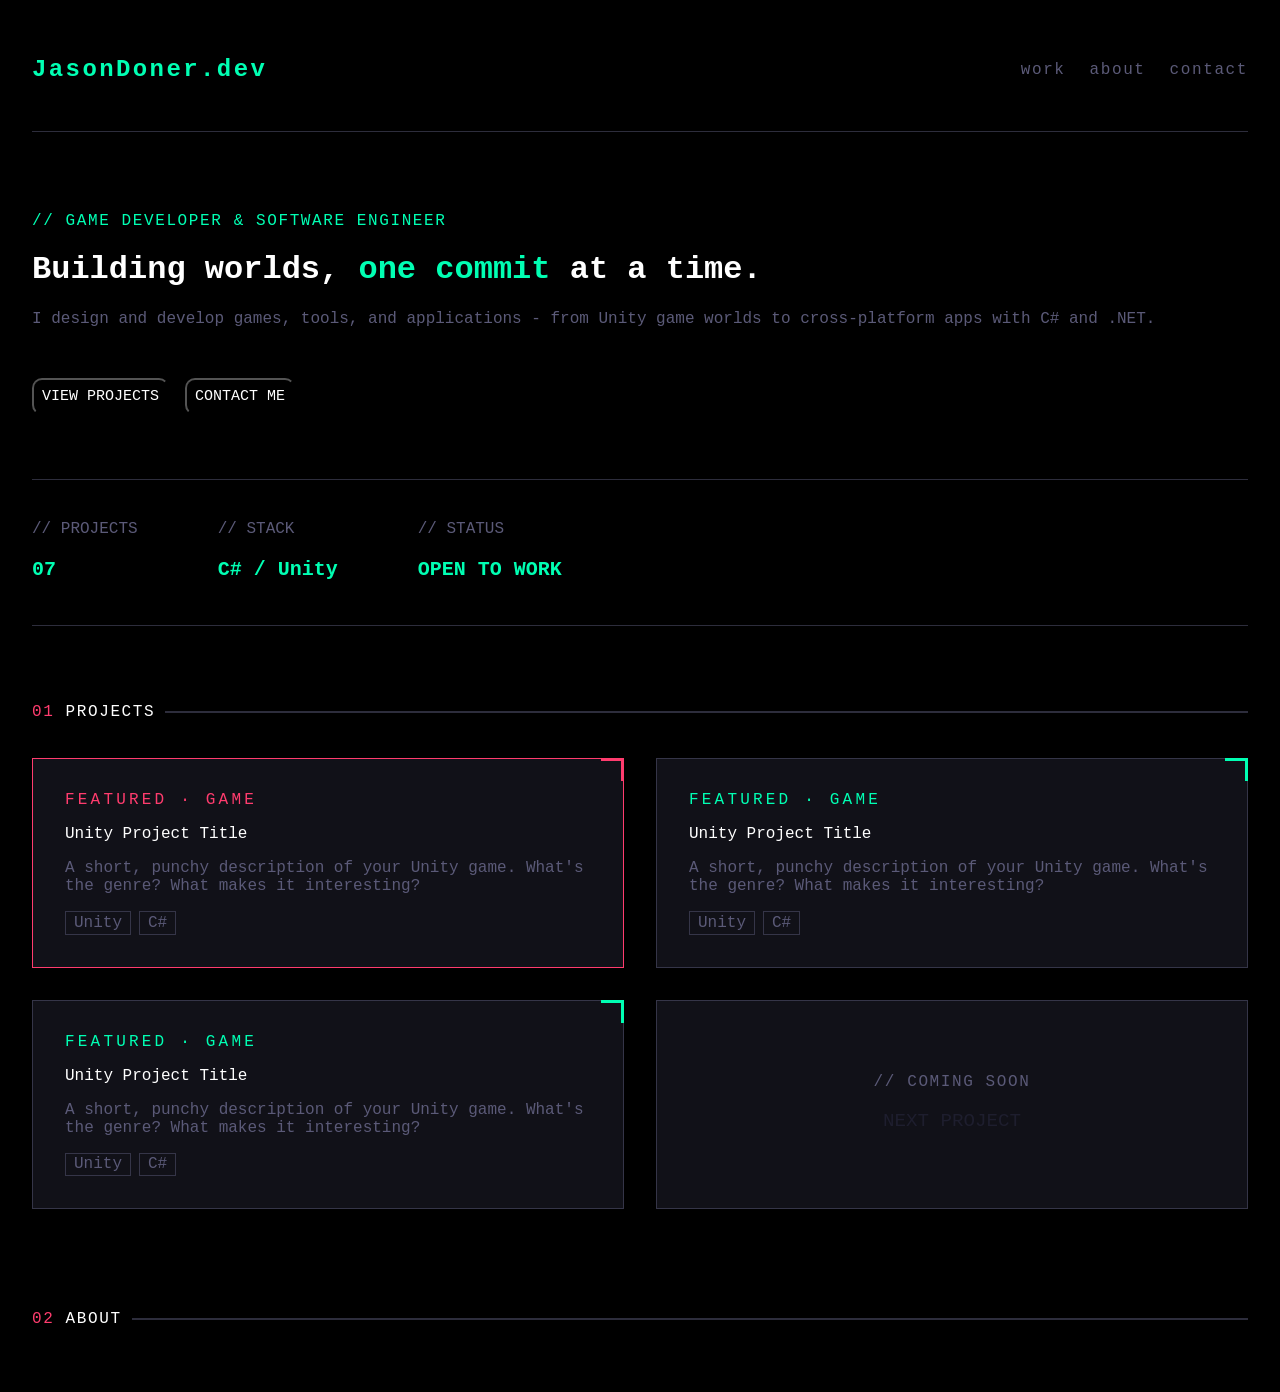
==== index.html @ ea10cd5f "Refactor project sections to use consistent class names and improve layout styling" ====
<!DOCTYPE html>
<html lang="en">

<head>
    <meta charset="UTF-8" />
    <meta name="viewport" content="width=device-width, initial-scale=1.0" />
    <title>JasonDoner.dev</title>
    <link rel="stylesheet" href="./css/style.css" />
</head>

<body>
    <div class="portfolio">

        <nav class="nav-container">
            <p class="logo">
                JasonDoner.dev
            </p>
            <div class="nav-links">
                <a href="#">work</a>
                <a href="#">about</a>
                <a href="#">contact</a>
            </div>
        </nav>

        <div class="hero">
            <p class="hero-tag">// GAME DEVELOPER &amp; SOFTWARE ENGINEER</p>
            <h1>Building worlds, <span>one commit</span> at a time.</h1>
            <p>I design and develop games, tools, and applications - from Unity game worlds to cross-platform apps with
                C# and .NET.</p>

            <div class="hero-btns">
                <button>VIEW PROJECTS</button>
                <button>CONTACT ME</button>
            </div>
        </div>

        <div class="status-bar">
            <div>
                <p class="status-label">// PROJECTS</p>
                <p class="status-value">07</p>
            </div>
            <div>
                <p class="status-label">// STACK</p>
                <p class="status-value">C# / Unity</p>
            </div>
            <div>
                <p class="status-label">// STATUS</p>
                <p class="status-value">OPEN TO WORK</p>
            </div>
        </div>

        <div class="section">
            <h2><span>01</span> PROJECTS</h2>
            <hr>

            <div class="break"></div>

            <div class="project-cards">
                <a href="#">
                    <article class="project" id="featured">
                        <div class="card-corner"></div>
                        <p class="project-class red">FEATURED &middot; GAME</p>
                        <h3 class="project-title">Unity Project Title</h3>
                        <p class="project-description">A short, punchy description of your Unity game. What's the
                            genre? What makes it interesting?
                        </p>

                        <div class="project-stack">
                            <p class="stack-item">Unity</p>
                            <p class="stack-item">C#</p>
                        </div>
                    </article>
                </a>
                <a href="#">
                    <article class="project">
                        <div class="card-corner"></div>
                        <p class="project-class green">FEATURED &middot; GAME</p>
                        <h3 class="project-title">Unity Project Title</h3>
                        <p class="project-description">A short, punchy description of your Unity game. What's the genre?
                            What makes it interesting?
                        </p>

                        <div class="project-stack">
                            <p class="stack-item">Unity</p>
                            <p class="stack-item">C#</p>
                        </div>
                    </article>
                </a>
                <a href="#">
                    <article class="project">
                        <div class="card-corner"></div>
                        <p class="project-class green">FEATURED &middot; GAME</p>
                        <h3 class="project-title">Unity Project Title</h3>
                        <p class="project-description">A short, punchy description of your Unity game. What's the genre?
                            What makes it interesting?
                        </p>

                        <div class="project-stack">
                            <p class="stack-item">Unity</p>
                            <p class="stack-item">C#</p>
                        </div>
                    </article>
                </a>
                <a href="#">
                    <article class="project coming-soon">
                        <p class="project-description">// COMING SOON</p>
                        <p class="next-project-tag">NEXT PROJECT</p>
                    </article>
                </a>
            </div>
        </div>

        <div class="section">
            <h2><span>02</span> ABOUT</h2>
            <hr>
        </div>

    </div>
</body>

</html>
---- css/style.css ----
.portfolio {
    padding: 1.5rem 1.5rem;
}

/* --------------------Nav Section-------------------- */

.nav-container {
    display: flex;
    justify-content: space-between;
    align-items: center;
    padding-bottom: 1.5rem;
    border-bottom: 1px solid rgba(91, 90, 120, 0.5);
}

.logo {
    font-family: 'Orbitron', monospace;
    color: #00ffb3;
    font-weight: bold;
    font-size: 1.5rem;
    letter-spacing: 0.1em;
}

.nav-links {
    display: flex;
    gap: 1.5rem;
}

.nav-links a {
    color: #5b5a78;
    text-decoration: none;
    letter-spacing: 0.1em;
}

/* --------------------Hero Section-------------------- */

.hero {
    padding: 4rem 0;
    border-bottom: 1px solid rgba(91, 90, 120, 0.5);
}

.hero-tag {
    font-family: 'Orbitron', monospace;
    color: #00ffb3;
    /*color: rgb(0, 254, 186);*/
    letter-spacing: 0.1em;
}

.hero span {
    color: #00ffb3;
}

.hero-btns {
    display: flex;
    gap: 1rem;
    margin-top: 50px;
}

.hero-btns button {
    font-family: 'Orbitron', monospace;
    font-size: 15px;
    padding: 0.5rem;
    color: white;
    background-color: black;
    border-radius: 10px;
}

/* --------------------Status Section-------------------- */

.status-bar {
    display: flex;
    gap: 0rem 5rem;
    align-items: center;
    padding: 1.5rem 0;
    border-bottom: 1px solid rgba(91, 90, 120, 0.5);
}

.status p {
    margin-top: 5px;
    margin-bottom: 5px;
}

.status-label {
    font-family: 'Orbitron', monospace;
    color: #5b5a78;
}

.status-value {
    font-family: 'Orbitron', monospace;
    color: #00ffb3;
    font-weight: bold;
    font-size: 1.25rem;
}

/* --------------------Project Section-------------------- */

.section {
    display: flex;
    flex-wrap: wrap;
    margin-top: 2rem;
    padding-top: 2rem;
    padding-bottom: 0;
    align-items: center;
}

.section hr {
    flex-grow: 1;
    margin-left: 10px;
    border: 1px solid rgba(91, 90, 120, 0.5);
}

.break {
    flex-basis: 100%;
}

.project-cards {
    display: grid;
    padding: 1.5rem 0;
    grid-template-columns: repeat(2, 1fr);
    gap: 2rem;
    width: 100%;
}

.project-cards a {
    display: flex;
    text-decoration: none;
}

.project {
    padding: 1rem 1.5rem;
    border: 1px solid rgba(91, 90, 120, 0.5);
    background: #111118;
    position: relative;
    cursor: pointer;
    transition: border-color 0.2s, transform 0.2s;
    flex: 1;
}

.coming-soon {
    text-align: center;
    align-content: center;
}

.project:hover {
    border-color: #00ffb3;
    transform: translateY(-0.2rem);
}

.coming-soon:hover {
    border-style: dashed;
}

.card-corner {
  content: "";
  position: absolute;
  top: -1px;    /* Pull slightly outside parent border */
  right: -1px;
  width: 20px;
  height: 20px;
  border-top: 3px solid #00ffb3;  /* Accent color */
  border-right: 3px solid #00ffb3;
}

.project-class {
    letter-spacing: 0.2rem;
}

.project .red {
    color: #ff3c6e;
}

.project .green {
    color: #00ffb3;
}

.project-class, .project-title, .project-description {
    margin: 1rem 0.5rem;
}

.project-stack {
    display: flex;
    margin: 0 0.5rem;
    gap: 0.5rem;
}

.stack-item {
    color: #5b5a78;
    border: 1px solid rgba(91, 90, 120, 0.5);
    padding: 0.1rem 0.5rem;
    margin-top: 0;
}

#featured {
    border: 1px solid #ff3c6e;
}

#featured .card-corner {
    border-color: #ff3c6e;
}

.coming-soon .project-description {
    letter-spacing: 0.1rem;
}

.next-project-tag {
    font-size: 1.2rem;
    color: #1e1e2e;
}

/* --------------------Generic Elements-------------------- */

div > h2 > span {
    color: #ff3c6e;
}

body {
    font-family: 'IBM Plex Mono', monospace;
    background-color: black;
}

p {
    font-family: 'Orbitron', monospace;
    color: #5b5a78;
}

h1 {
    font-family: 'Orbitron', monospace;
    font-weight: 900;
    color: white;
}

h2 {
    font-family: 'Orbitron', monospace;
    font-size: 1rem;
    font-weight: 100;
    letter-spacing: 0.1rem;
    color: white;
}

h3 {
    font-family: 'Orbitron', monospace;
    font-size: 1rem;
    font-weight: 100;
    color: white;
}
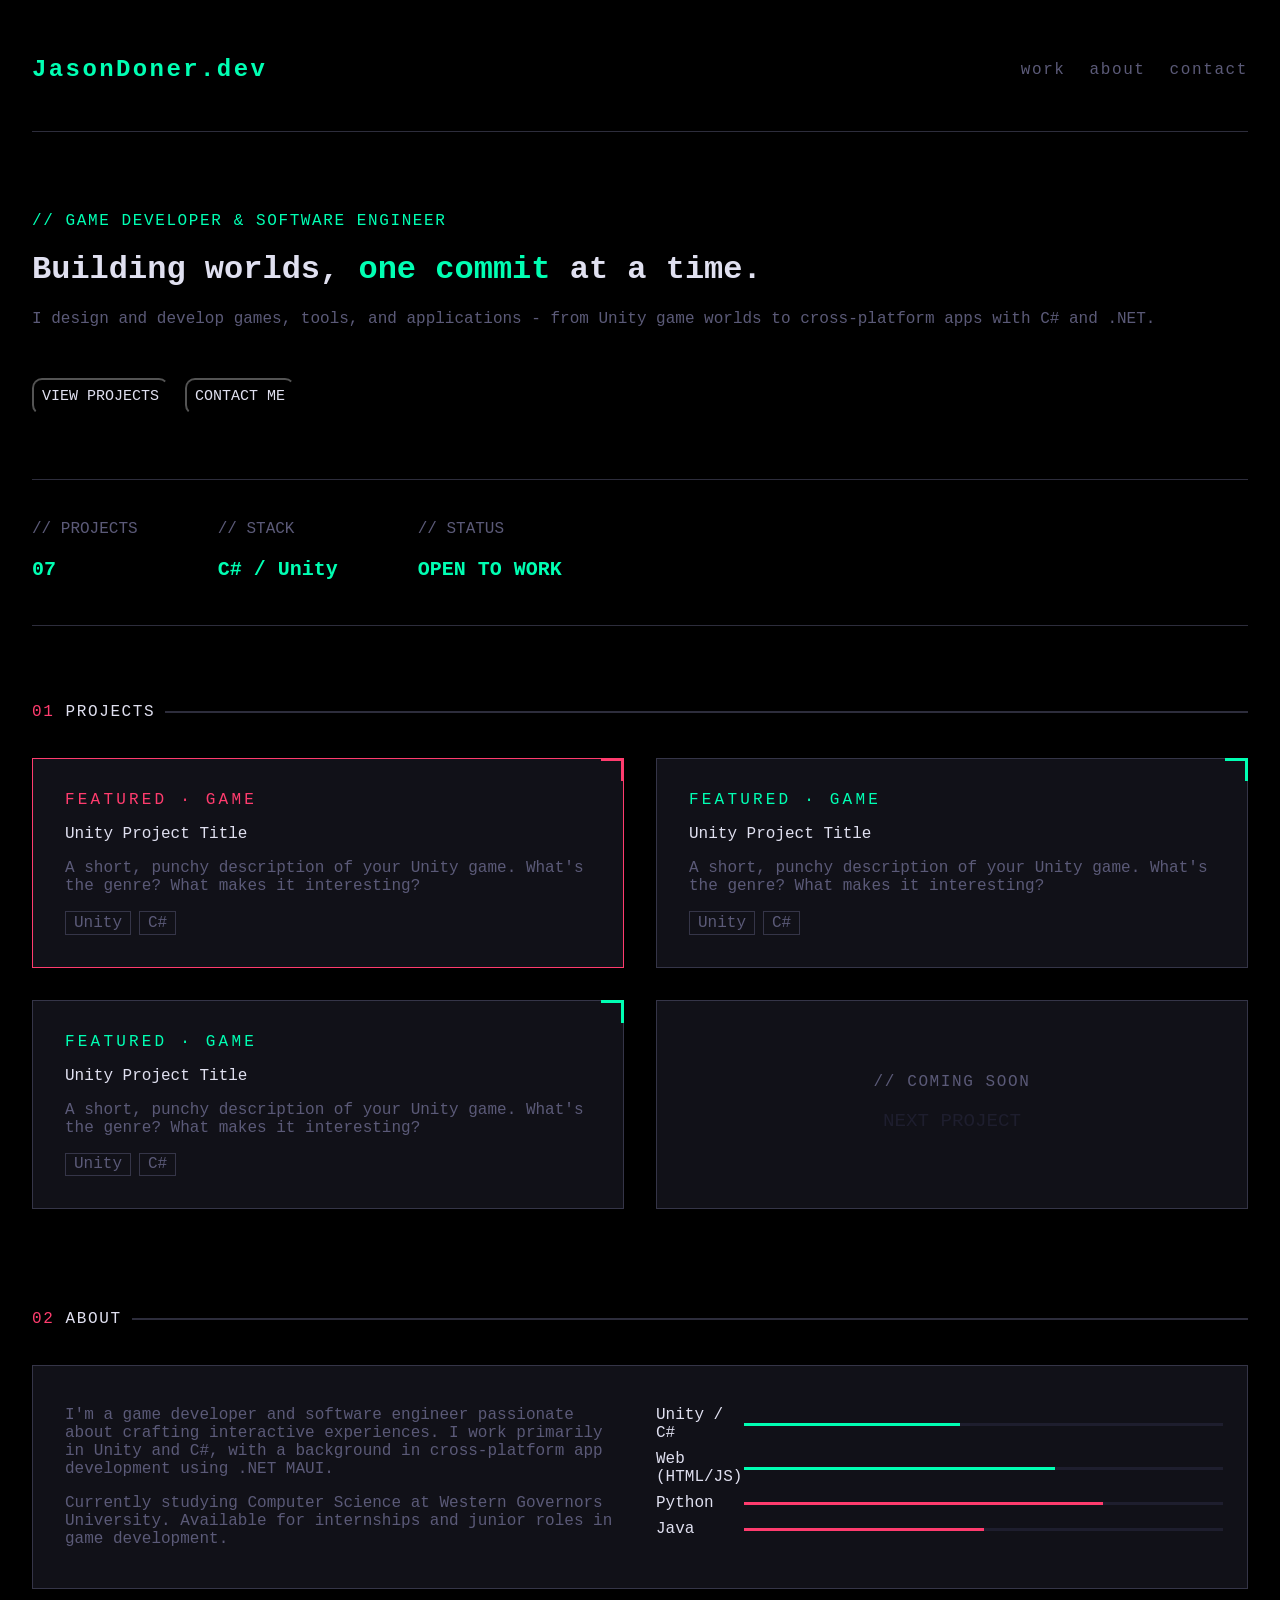
==== commit 3d0833fa: "Add About Me section with bio and skills list; refactor logo and project section layout" ====
--- a/index.html
+++ b/index.html
@@ -12,9 +12,7 @@
     <div class="portfolio">
 
         <nav class="nav-container">
-            <p class="logo">
-                JasonDoner.dev
-            </p>
+            <p class="logo">JasonDoner.dev</p>
             <div class="nav-links">
                 <a href="#">work</a>
                 <a href="#">about</a>
@@ -52,8 +50,6 @@
         <div class="section">
             <h2><span>01</span> PROJECTS</h2>
             <hr>
-
-            <div class="break"></div>
 
             <div class="project-cards">
                 <a href="#">
@@ -113,7 +109,49 @@
         <div class="section">
             <h2><span>02</span> ABOUT</h2>
             <hr>
+
+            <div class="break"></div>
+
+            <div class="about-me-container">
+                <div class="bio">
+                    <p>I'm a game developer and software engineer passionate about crafting interactive experiences. I
+                    work primarily in Unity and C#, with a background in cross-platform app development using .NET
+                    MAUI.</p>
+                    <p>Currently studying Computer Science at Western Governors University. Available for internships and junior roles in
+                    game development.</p>
+                </div>
+                <div class="skills-list">
+                    <div class="skill">
+                        <span class="skill-name">Unity / C#</span>
+                        <div class="skill-bar">
+                            <div class="skill-fill green" style="width: 45%"></div>
+                        </div>
+                    </div>
+                    <div class="skill">
+                        <span class="skill-name">Web (HTML/JS)</span>
+                        <div class="skill-bar">
+                            <div class="skill-fill green" style="width: 65%"></div>
+                        </div>
+                    </div>
+                    <div class="skill">
+                        <span class="skill-name">Python</span>
+                        <div class="skill-bar">
+                            <div class="skill-fill red" style="width: 75%"></div>
+                        </div>
+                    </div>
+                    <div class="skill">
+                        <span class="skill-name">Java</span>
+                        <div class="skill-bar">
+                            <div class="skill-fill red" style="width: 50%"></div>
+                        </div>
+                    </div>
+                </div>
+            </div>
         </div>
+
+        <footer class="footer-container">
+
+        </footer>
 
     </div>
 </body>
--- a/css/style.css
+++ b/css/style.css
@@ -59,7 +59,7 @@
     font-family: 'Orbitron', monospace;
     font-size: 15px;
     padding: 0.5rem;
-    color: white;
+    color: #e0e0f0;
     background-color: black;
     border-radius: 10px;
 }
@@ -91,7 +91,7 @@
     font-size: 1.25rem;
 }
 
-/* --------------------Project Section-------------------- */
+/* --------------------Generic Section-------------------- */
 
 .section {
     display: flex;
@@ -112,6 +112,7 @@
     flex-basis: 100%;
 }
 
+/* --------------------Project Section-------------------- */
 .project-cards {
     display: grid;
     padding: 1.5rem 0;
@@ -206,6 +207,56 @@
     color: #1e1e2e;
 }
 
+/* --------------------About Me Section-------------------- */
+.about-me-container {
+    display: grid;
+    margin: 1.5rem 0;
+    padding: 1.5rem 1.5rem;
+    grid-template-columns: repeat(2, 1fr);
+    gap: 2rem;
+    border: 1px solid rgba(91, 90, 120, 0.5);
+    background-color: #111118;
+}
+
+.bio p {
+    margin: 1rem 0.5rem;
+}
+
+.skills-list {
+    display: flex;
+    flex-direction: column;
+    gap: 0.5rem;
+    margin-top: 16px;
+}
+
+.skill {
+    display: flex;
+    align-items: center;
+    gap: 0.5rem;
+}
+
+.skill-name {
+    width: 80px;
+    flex-shrink: 0;
+    color: #e0e0f0;
+}
+
+.skill-bar {
+    flex-grow: 1;
+    height: 3px;
+    background: #1e1e2e;
+}
+
+.skill-fill.green{
+    height: 3px;
+    background: #00ffb3;
+}
+
+.skill-fill.red {
+    height: 3px;
+    background: #ff3c6e;
+}
+
 /* --------------------Generic Elements-------------------- */
 
 div > h2 > span {
@@ -225,7 +276,7 @@
 h1 {
     font-family: 'Orbitron', monospace;
     font-weight: 900;
-    color: white;
+    color: #e0e0f0;
 }
 
 h2 {
@@ -233,12 +284,12 @@
     font-size: 1rem;
     font-weight: 100;
     letter-spacing: 0.1rem;
-    color: white;
+    color: #e0e0f0;
 }
 
 h3 {
     font-family: 'Orbitron', monospace;
     font-size: 1rem;
     font-weight: 100;
-    color: white;
+    color: #e0e0f0;
 }
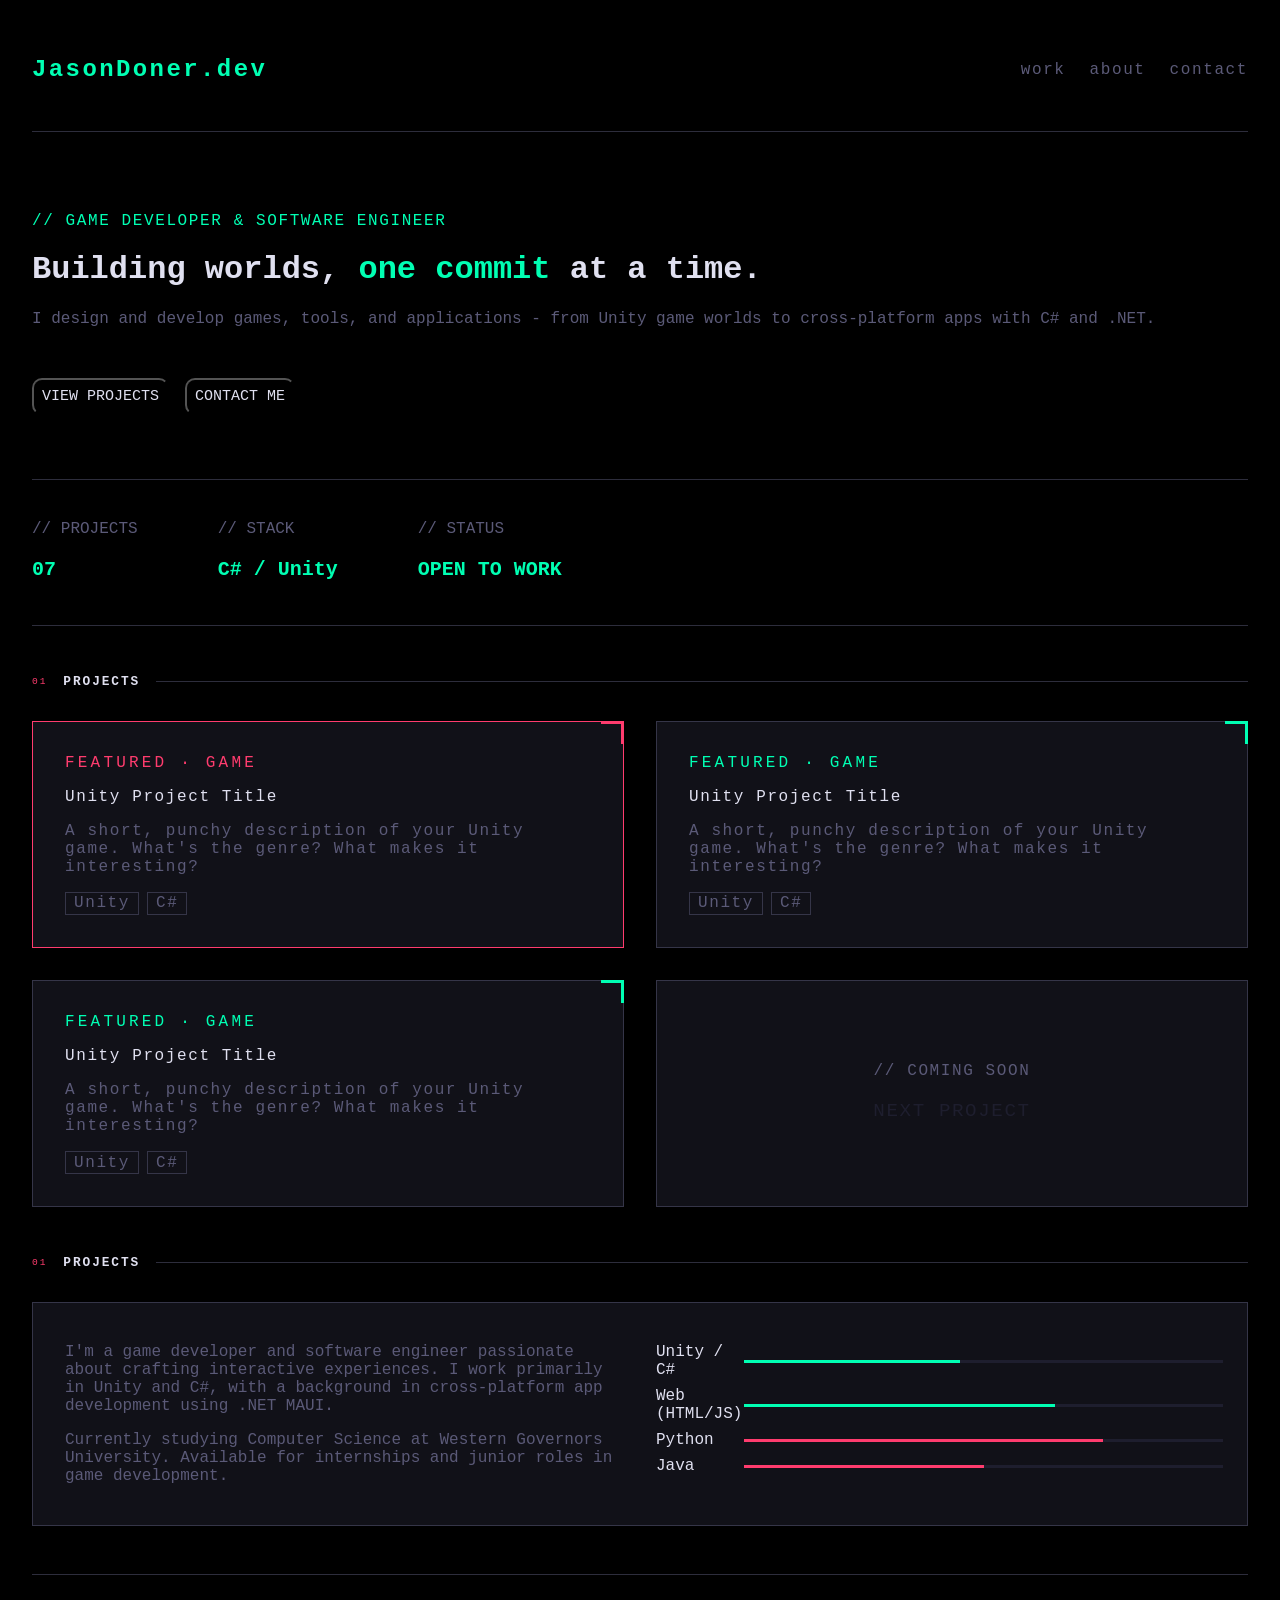
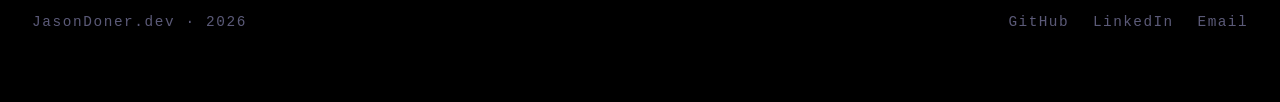
==== commit 14903d52: "Refactor navigation and section headers; enhance footer layout and styling" ====
--- a/index.html
+++ b/index.html
@@ -11,7 +11,7 @@
 <body>
     <div class="portfolio">
 
-        <nav class="nav-container">
+        <nav>
             <p class="logo">JasonDoner.dev</p>
             <div class="nav-links">
                 <a href="#">work</a>
@@ -47,112 +47,117 @@
             </div>
         </div>
 
-        <div class="section">
-            <h2><span>01</span> PROJECTS</h2>
-            <hr>
-
-            <div class="project-cards">
-                <a href="#">
-                    <article class="project" id="featured">
-                        <div class="card-corner"></div>
-                        <p class="project-class red">FEATURED &middot; GAME</p>
-                        <h3 class="project-title">Unity Project Title</h3>
-                        <p class="project-description">A short, punchy description of your Unity game. What's the
-                            genre? What makes it interesting?
-                        </p>
-
-                        <div class="project-stack">
-                            <p class="stack-item">Unity</p>
-                            <p class="stack-item">C#</p>
-                        </div>
-                    </article>
-                </a>
-                <a href="#">
-                    <article class="project">
-                        <div class="card-corner"></div>
-                        <p class="project-class green">FEATURED &middot; GAME</p>
-                        <h3 class="project-title">Unity Project Title</h3>
-                        <p class="project-description">A short, punchy description of your Unity game. What's the genre?
-                            What makes it interesting?
-                        </p>
-
-                        <div class="project-stack">
-                            <p class="stack-item">Unity</p>
-                            <p class="stack-item">C#</p>
-                        </div>
-                    </article>
-                </a>
-                <a href="#">
-                    <article class="project">
-                        <div class="card-corner"></div>
-                        <p class="project-class green">FEATURED &middot; GAME</p>
-                        <h3 class="project-title">Unity Project Title</h3>
-                        <p class="project-description">A short, punchy description of your Unity game. What's the genre?
-                            What makes it interesting?
-                        </p>
-
-                        <div class="project-stack">
-                            <p class="stack-item">Unity</p>
-                            <p class="stack-item">C#</p>
-                        </div>
-                    </article>
-                </a>
-                <a href="#">
-                    <article class="project coming-soon">
-                        <p class="project-description">// COMING SOON</p>
-                        <p class="next-project-tag">NEXT PROJECT</p>
-                    </article>
-                </a>
-            </div>
+        <div class="section-header">
+            <div class="section-num">01</div>
+            <div class="section-title">PROJECTS</div>
+            <div class="section-line"></div>
         </div>
 
-        <div class="section">
-            <h2><span>02</span> ABOUT</h2>
-            <hr>
+        <div class="project-cards">
+            <a href="#">
+                <article class="project" id="featured">
+                    <div class="card-corner"></div>
+                    <p class="project-class red">FEATURED &middot; GAME</p>
+                    <h3 class="project-title">Unity Project Title</h3>
+                    <p class="project-description">A short, punchy description of your Unity game. What's the
+                        genre? What makes it interesting?
+                    </p>
 
-            <div class="break"></div>
+                    <div class="project-stack">
+                        <p class="stack-item">Unity</p>
+                        <p class="stack-item">C#</p>
+                    </div>
+                </article>
+            </a>
+            <a href="#">
+                <article class="project">
+                    <div class="card-corner"></div>
+                    <p class="project-class green">FEATURED &middot; GAME</p>
+                    <h3 class="project-title">Unity Project Title</h3>
+                    <p class="project-description">A short, punchy description of your Unity game. What's the genre?
+                        What makes it interesting?
+                    </p>
 
-            <div class="about-me-container">
-                <div class="bio">
-                    <p>I'm a game developer and software engineer passionate about crafting interactive experiences. I
+                    <div class="project-stack">
+                        <p class="stack-item">Unity</p>
+                        <p class="stack-item">C#</p>
+                    </div>
+                </article>
+            </a>
+            <a href="#">
+                <article class="project">
+                    <div class="card-corner"></div>
+                    <p class="project-class green">FEATURED &middot; GAME</p>
+                    <h3 class="project-title">Unity Project Title</h3>
+                    <p class="project-description">A short, punchy description of your Unity game. What's the genre?
+                        What makes it interesting?
+                    </p>
+
+                    <div class="project-stack">
+                        <p class="stack-item">Unity</p>
+                        <p class="stack-item">C#</p>
+                    </div>
+                </article>
+            </a>
+            <a href="#">
+                <article class="project coming-soon">
+                    <p class="project-description">// COMING SOON</p>
+                    <p class="next-project-tag">NEXT PROJECT</p>
+                </article>
+            </a>
+        </div>
+
+        <div class="section-header">
+            <div class="section-num">01</div>
+            <div class="section-title">PROJECTS</div>
+            <div class="section-line"></div>
+        </div>
+
+        <div class="about-me-container">
+            <div class="bio">
+                <p>I'm a game developer and software engineer passionate about crafting interactive experiences. I
                     work primarily in Unity and C#, with a background in cross-platform app development using .NET
                     MAUI.</p>
-                    <p>Currently studying Computer Science at Western Governors University. Available for internships and junior roles in
+                <p>Currently studying Computer Science at Western Governors University. Available for internships
+                    and junior roles in
                     game development.</p>
+            </div>
+            <div class="skills-list">
+                <div class="skill">
+                    <span class="skill-name">Unity / C#</span>
+                    <div class="skill-bar">
+                        <div class="skill-fill green" style="width: 45%"></div>
+                    </div>
                 </div>
-                <div class="skills-list">
-                    <div class="skill">
-                        <span class="skill-name">Unity / C#</span>
-                        <div class="skill-bar">
-                            <div class="skill-fill green" style="width: 45%"></div>
-                        </div>
+                <div class="skill">
+                    <span class="skill-name">Web (HTML/JS)</span>
+                    <div class="skill-bar">
+                        <div class="skill-fill green" style="width: 65%"></div>
                     </div>
-                    <div class="skill">
-                        <span class="skill-name">Web (HTML/JS)</span>
-                        <div class="skill-bar">
-                            <div class="skill-fill green" style="width: 65%"></div>
-                        </div>
+                </div>
+                <div class="skill">
+                    <span class="skill-name">Python</span>
+                    <div class="skill-bar">
+                        <div class="skill-fill red" style="width: 75%"></div>
                     </div>
-                    <div class="skill">
-                        <span class="skill-name">Python</span>
-                        <div class="skill-bar">
-                            <div class="skill-fill red" style="width: 75%"></div>
-                        </div>
-                    </div>
-                    <div class="skill">
-                        <span class="skill-name">Java</span>
-                        <div class="skill-bar">
-                            <div class="skill-fill red" style="width: 50%"></div>
-                        </div>
+                </div>
+                <div class="skill">
+                    <span class="skill-name">Java</span>
+                    <div class="skill-bar">
+                        <div class="skill-fill red" style="width: 50%"></div>
                     </div>
                 </div>
             </div>
         </div>
 
-        <footer class="footer-container">
-
+        <footer>
+            <p class="footer-logo">JasonDoner.dev &middot; 2026</p>
+            <div class="footer-links">
+                <a href="#">GitHub</a>
+                <a href="#">LinkedIn</a>
+                <a href="#">Email</a>
+            </div>
         </footer>
-
     </div>
 </body>
 
--- a/css/style.css
+++ b/css/style.css
@@ -3,8 +3,7 @@
 }
 
 /* --------------------Nav Section-------------------- */
-
-.nav-container {
+nav {
     display: flex;
     justify-content: space-between;
     align-items: center;
@@ -32,7 +31,6 @@
 }
 
 /* --------------------Hero Section-------------------- */
-
 .hero {
     padding: 4rem 0;
     border-bottom: 1px solid rgba(91, 90, 120, 0.5);
@@ -65,12 +63,12 @@
 }
 
 /* --------------------Status Section-------------------- */
-
 .status-bar {
     display: flex;
     gap: 0rem 5rem;
     align-items: center;
     padding: 1.5rem 0;
+    margin-bottom: 3rem;
     border-bottom: 1px solid rgba(91, 90, 120, 0.5);
 }
 
@@ -91,34 +89,42 @@
     font-size: 1.25rem;
 }
 
-/* --------------------Generic Section-------------------- */
-
-.section {
-    display: flex;
-    flex-wrap: wrap;
-    margin-top: 2rem;
-    padding-top: 2rem;
-    padding-bottom: 0;
-    align-items: center;
-}
-
-.section hr {
-    flex-grow: 1;
-    margin-left: 10px;
-    border: 1px solid rgba(91, 90, 120, 0.5);
-}
-
-.break {
-    flex-basis: 100%;
+/* ---------------------Section Header-------------------- */
+.section-header {
+    display: flex;
+    align-items:center;
+    gap: 1rem;
+    margin-bottom: 2rem;
+}
+
+.section-num {
+    font-family: 'Orbitron', monospace;
+    font-size: 0.6rem;
+    color: #ff3c6e;
+    letter-spacing: 0.2em;
+}
+
+.section-title {
+    font-family: 'Orbitron', monospace;
+    font-size: 0.8rem;
+    font-weight: 700;
+    letter-spacing: 0.15em;
+    color: #e0e0f0;
+}
+
+.section-line {
+    flex: 1;
+    height: 1px;
+    background:rgba(91, 90, 120, 0.5);
 }
 
 /* --------------------Project Section-------------------- */
 .project-cards {
     display: grid;
-    padding: 1.5rem 0;
     grid-template-columns: repeat(2, 1fr);
     gap: 2rem;
     width: 100%;
+    margin-bottom: 3rem;
 }
 
 .project-cards a {
@@ -210,8 +216,8 @@
 /* --------------------About Me Section-------------------- */
 .about-me-container {
     display: grid;
-    margin: 1.5rem 0;
     padding: 1.5rem 1.5rem;
+    margin-bottom: 3rem;
     grid-template-columns: repeat(2, 1fr);
     gap: 2rem;
     border: 1px solid rgba(91, 90, 120, 0.5);
@@ -257,7 +263,35 @@
     background: #ff3c6e;
 }
 
+/* ---------------------Footer Section--------------------- */
+footer {
+    display: flex;
+    align-items: center;
+    justify-content: space-between;
+    padding-top: 1.5rem;
+    font-size: 0.9rem;
+    border-top: 1px solid rgba(91, 90, 120, 0.5);
+}
+
+.footer-logo {
+    letter-spacing: 0.1rem;
+}
+
+.footer-links {
+    display: flex;
+    gap: 1.5rem;
+}
+
 /* --------------------Generic Elements-------------------- */
+a {
+    color: #5b5a78;
+    text-decoration: none;
+    letter-spacing: 0.1em;
+}
+
+a:hover {
+    color: #00ffb3;
+}
 
 div > h2 > span {
     color: #ff3c6e;
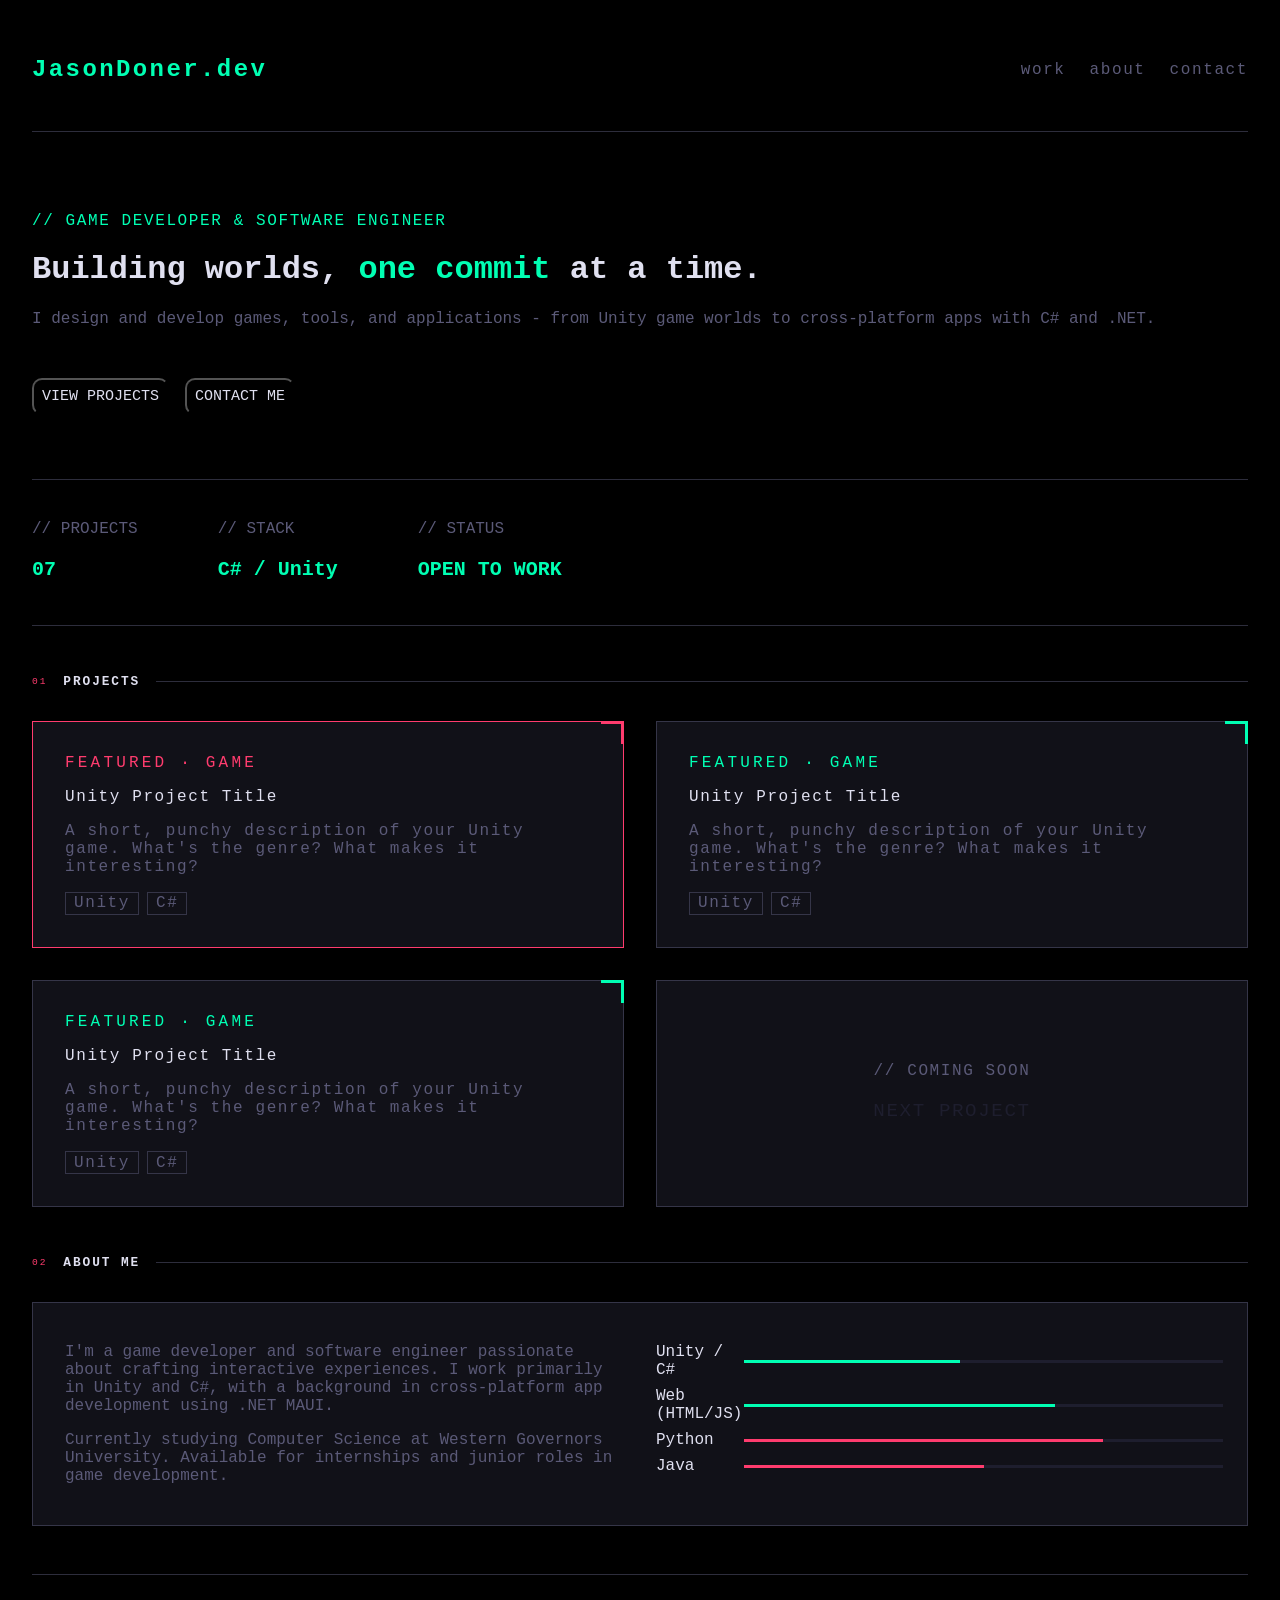
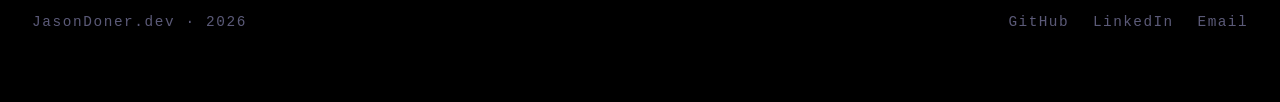
==== commit ee0b73a2: "Update section header for About Me" ====
--- a/index.html
+++ b/index.html
@@ -27,7 +27,7 @@
                 C# and .NET.</p>
 
             <div class="hero-btns">
-                <button>VIEW PROJECTS</button>
+                <button onclick="document.getElementById('projects').scrollIntoView({ behavior: 'smooth' })">VIEW PROJECTS</button>
                 <button>CONTACT ME</button>
             </div>
         </div>
@@ -47,7 +47,7 @@
             </div>
         </div>
 
-        <div class="section-header">
+        <div class="section-header" id="projects">
             <div class="section-num">01</div>
             <div class="section-title">PROJECTS</div>
             <div class="section-line"></div>
@@ -108,8 +108,8 @@
         </div>
 
         <div class="section-header">
-            <div class="section-num">01</div>
-            <div class="section-title">PROJECTS</div>
+            <div class="section-num">02</div>
+            <div class="section-title">ABOUT ME</div>
             <div class="section-line"></div>
         </div>
 
--- a/css/style.css
+++ b/css/style.css
@@ -121,7 +121,7 @@
 /* --------------------Project Section-------------------- */
 .project-cards {
     display: grid;
-    grid-template-columns: repeat(2, 1fr);
+    grid-template-columns: 1fr;
     gap: 2rem;
     width: 100%;
     margin-bottom: 3rem;
@@ -326,4 +326,15 @@
     font-size: 1rem;
     font-weight: 100;
     color: #e0e0f0;
+}
+
+/* --------------------Media Queries-------------------- */
+@media (min-width: 640px) {
+
+}
+
+@media (min-width: 768px) {
+    .project-cards {
+        grid-template-columns: repeat(2, 1fr);
+    }
 }
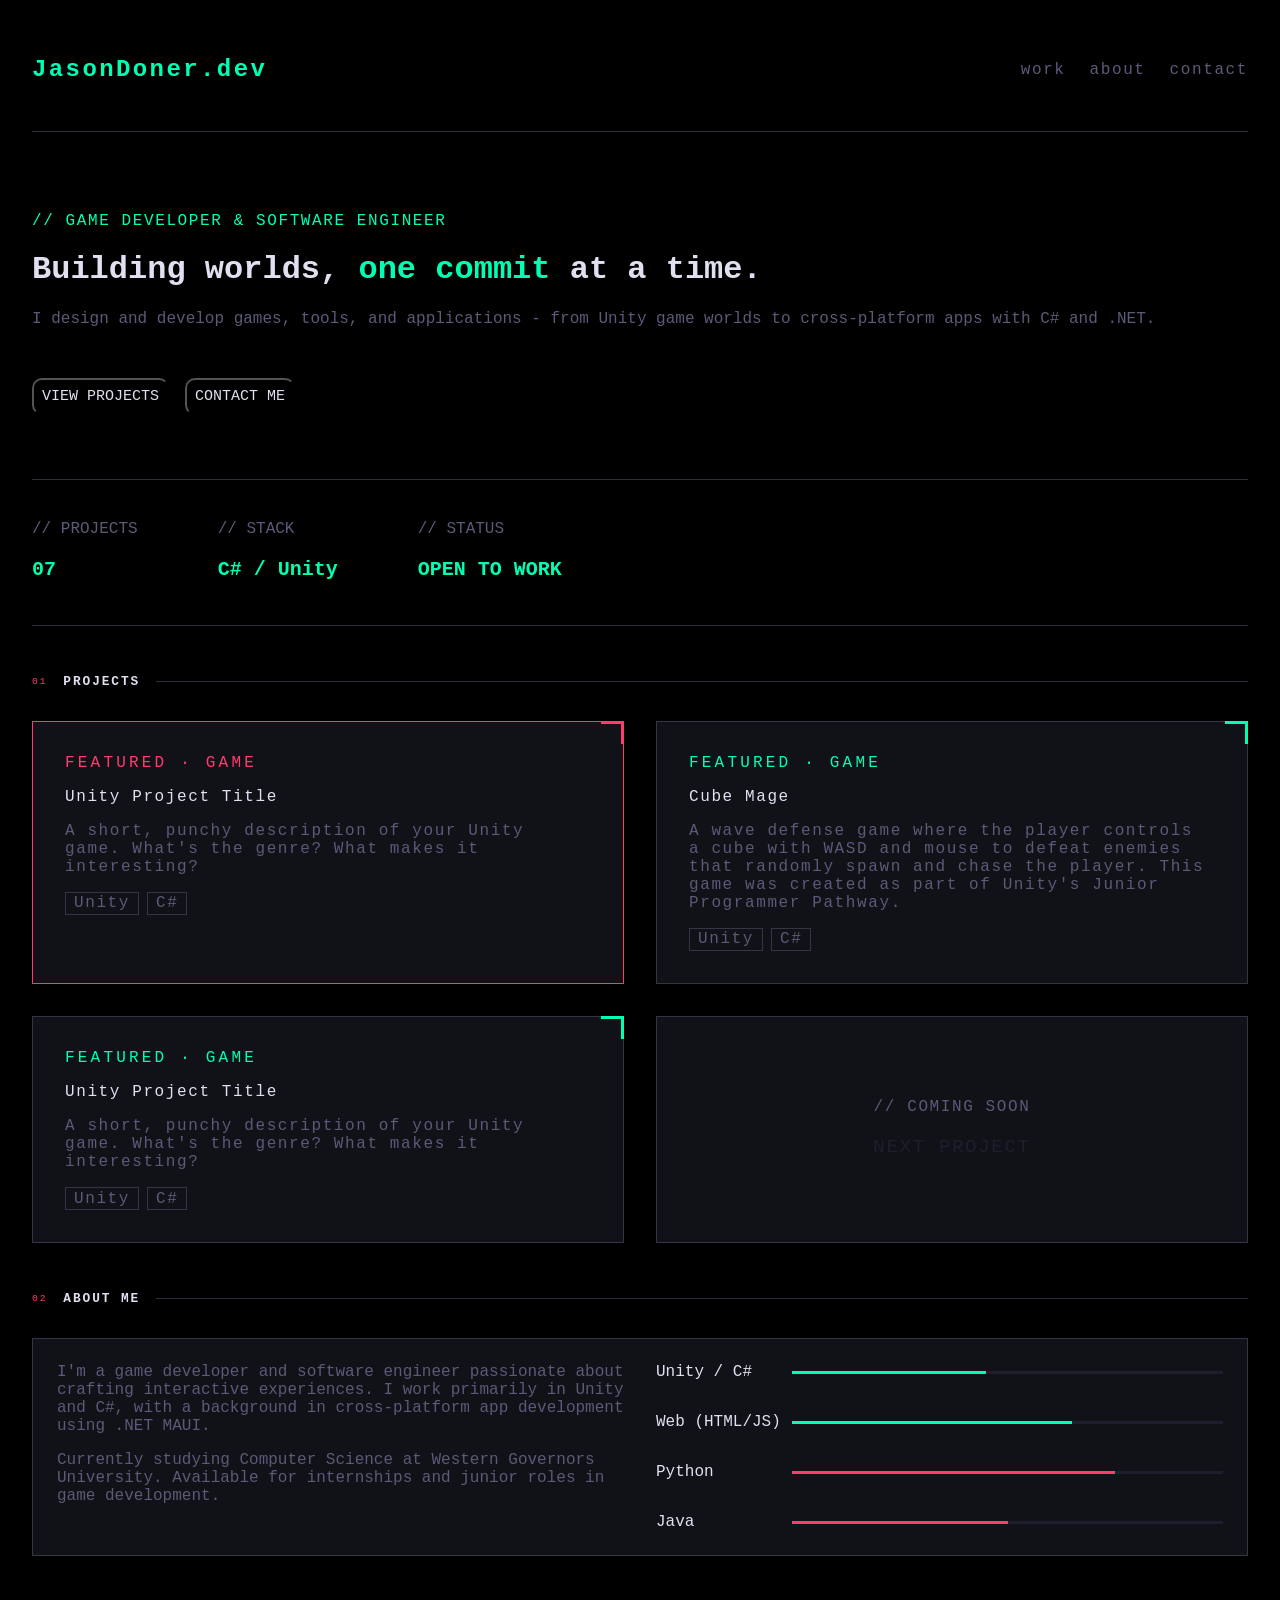
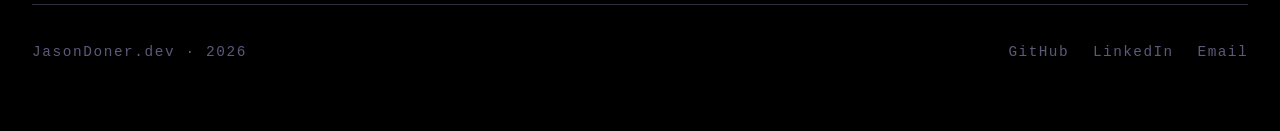
==== commit 5d12c3ad: "Update project card to describe an actual project and link to the web build" ====
--- a/index.html
+++ b/index.html
@@ -27,7 +27,8 @@
                 C# and .NET.</p>
 
             <div class="hero-btns">
-                <button onclick="document.getElementById('projects').scrollIntoView({ behavior: 'smooth' })">VIEW PROJECTS</button>
+                <button onclick="document.getElementById('projects').scrollIntoView({ behavior: 'smooth' })">VIEW
+                    PROJECTS</button>
                 <button>CONTACT ME</button>
             </div>
         </div>
@@ -69,13 +70,17 @@
                     </div>
                 </article>
             </a>
-            <a href="#">
+            <a href="https://play.unity.com/en/games/7f9e4195-8fb7-4ba8-b4c2-1aff34b3bc8b/cube-mage" target="_blank"
+                rel="noopener noreferrer">
                 <article class="project">
                     <div class="card-corner"></div>
                     <p class="project-class green">FEATURED &middot; GAME</p>
-                    <h3 class="project-title">Unity Project Title</h3>
-                    <p class="project-description">A short, punchy description of your Unity game. What's the genre?
-                        What makes it interesting?
+                    <h3 class="project-title">Cube Mage</h3>
+                    <p class="project-description">A wave defense game where the player controls a cube with WASD and
+                        mouse
+                        to defeat enemies that randomly spawn and chase the player. This game was created as part of
+                        Unity's
+                        Junior Programmer Pathway.
                     </p>
 
                     <div class="project-stack">
--- a/css/style.css
+++ b/css/style.css
@@ -5,6 +5,7 @@
 /* --------------------Nav Section-------------------- */
 nav {
     display: flex;
+    flex-direction: column;
     justify-content: space-between;
     align-items: center;
     padding-bottom: 1.5rem;
@@ -218,21 +219,20 @@
     display: grid;
     padding: 1.5rem 1.5rem;
     margin-bottom: 3rem;
-    grid-template-columns: repeat(2, 1fr);
+    grid-template-columns: repeat(1, 1fr);
     gap: 2rem;
     border: 1px solid rgba(91, 90, 120, 0.5);
     background-color: #111118;
 }
 
 .bio p {
-    margin: 1rem 0.5rem;
+    margin-top: 0;
 }
 
 .skills-list {
     display: flex;
     flex-direction: column;
-    gap: 0.5rem;
-    margin-top: 16px;
+    gap: 2rem;
 }
 
 .skill {
@@ -242,8 +242,7 @@
 }
 
 .skill-name {
-    width: 80px;
-    flex-shrink: 0;
+    width: 8rem;
     color: #e0e0f0;
 }
 
@@ -266,6 +265,7 @@
 /* ---------------------Footer Section--------------------- */
 footer {
     display: flex;
+    flex-direction: column;
     align-items: center;
     justify-content: space-between;
     padding-top: 1.5rem;
@@ -334,7 +334,19 @@
 }
 
 @media (min-width: 768px) {
+    nav {
+        flex-direction: row;
+    }
+
     .project-cards {
         grid-template-columns: repeat(2, 1fr);
     }
+
+    .about-me-container {
+        grid-template-columns: repeat(2, 1fr);
+    }
+
+    footer {
+        flex-direction: row;
+    }
 }
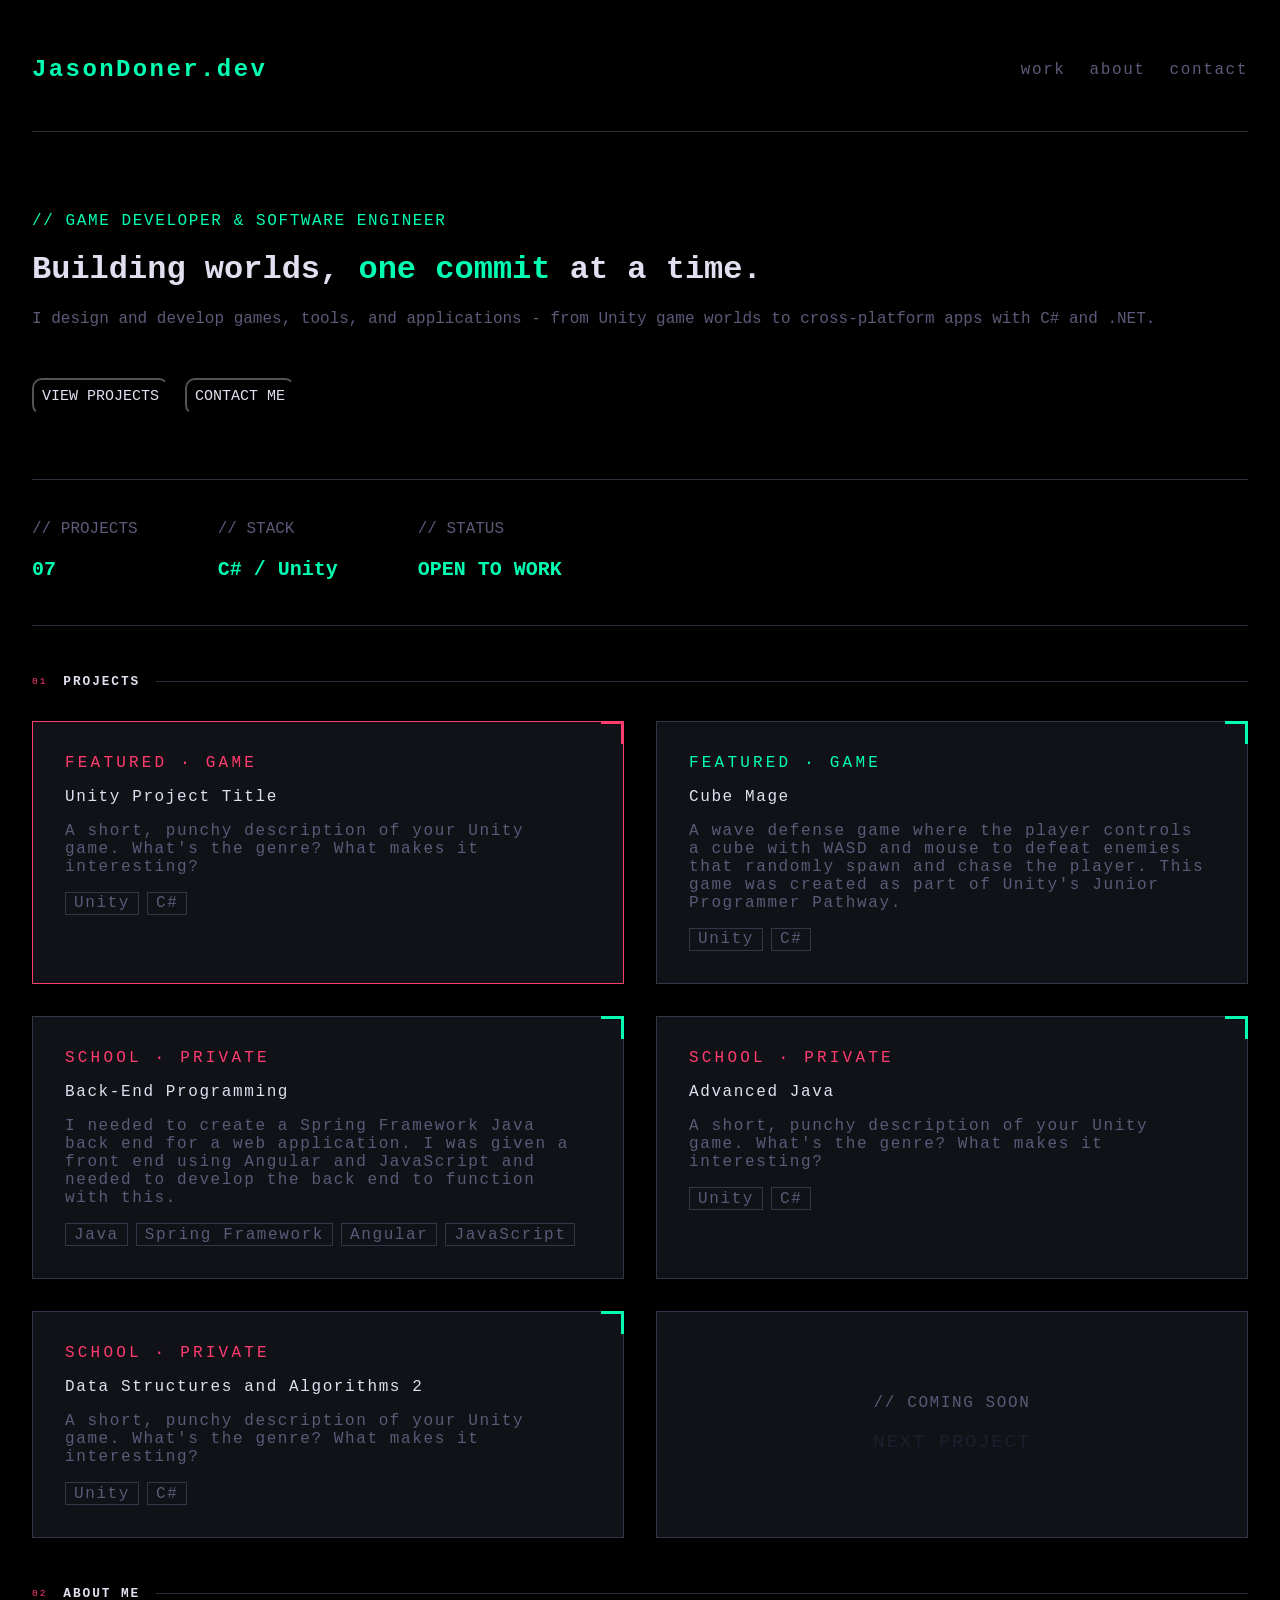
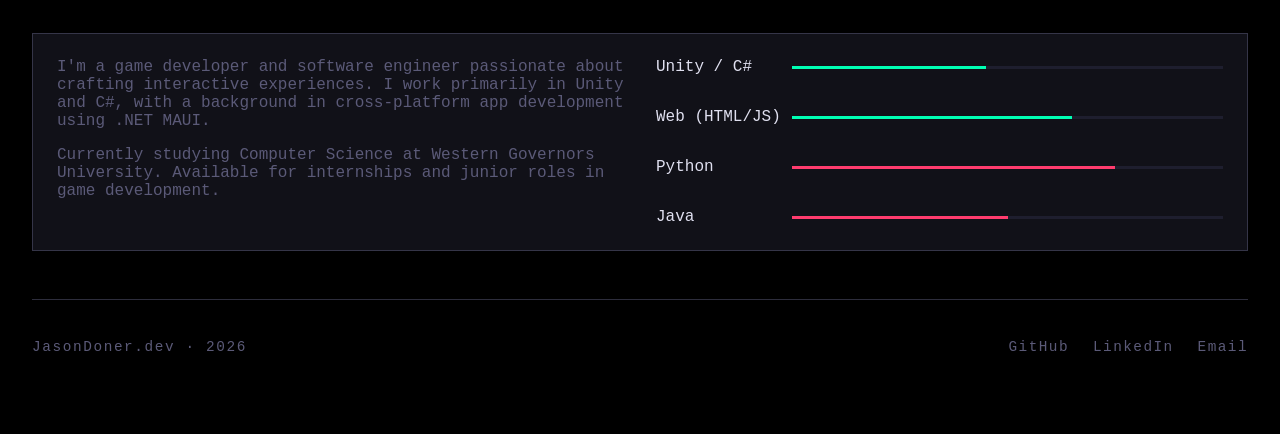
==== commit 8a69d84e: "Update project details and enhance project stack layout for better responsiveness" ====
--- a/index.html
+++ b/index.html
@@ -92,8 +92,41 @@
             <a href="#">
                 <article class="project">
                     <div class="card-corner"></div>
-                    <p class="project-class green">FEATURED &middot; GAME</p>
-                    <h3 class="project-title">Unity Project Title</h3>
+                    <p class="project-class red">SCHOOL &middot; PRIVATE</p>
+                    <h3 class="project-title">Back-End Programming</h3>
+                    <p class="project-description">I needed to create a Spring Framework Java back end for a web application.
+                        I was given a front end using Angular and JavaScript and needed to develop the back end to function with
+                        this.
+                    </p>
+
+                    <div class="project-stack">
+                        <p class="stack-item">Java</p>
+                        <p class="stack-item">Spring Framework</p>
+                        <p class="stack-item">Angular</p>
+                        <p class="stack-item">JavaScript</p>
+                    </div>
+                </article>
+            </a>
+            <a href="#">
+                <article class="project">
+                    <div class="card-corner"></div>
+                    <p class="project-class red">SCHOOL &middot; PRIVATE</p>
+                    <h3 class="project-title">Advanced Java</h3>
+                    <p class="project-description">A short, punchy description of your Unity game. What's the genre?
+                        What makes it interesting?
+                    </p>
+
+                    <div class="project-stack">
+                        <p class="stack-item">Unity</p>
+                        <p class="stack-item">C#</p>
+                    </div>
+                </article>
+            </a>
+            <a href="#">
+                <article class="project">
+                    <div class="card-corner"></div>
+                    <p class="project-class red">SCHOOL &middot; PRIVATE</p>
+                    <h3 class="project-title">Data Structures and Algorithms 2</h3>
                     <p class="project-description">A short, punchy description of your Unity game. What's the genre?
                         What makes it interesting?
                     </p>
--- a/css/style.css
+++ b/css/style.css
@@ -186,6 +186,7 @@
 
 .project-stack {
     display: flex;
+    flex-wrap: wrap;
     margin: 0 0.5rem;
     gap: 0.5rem;
 }
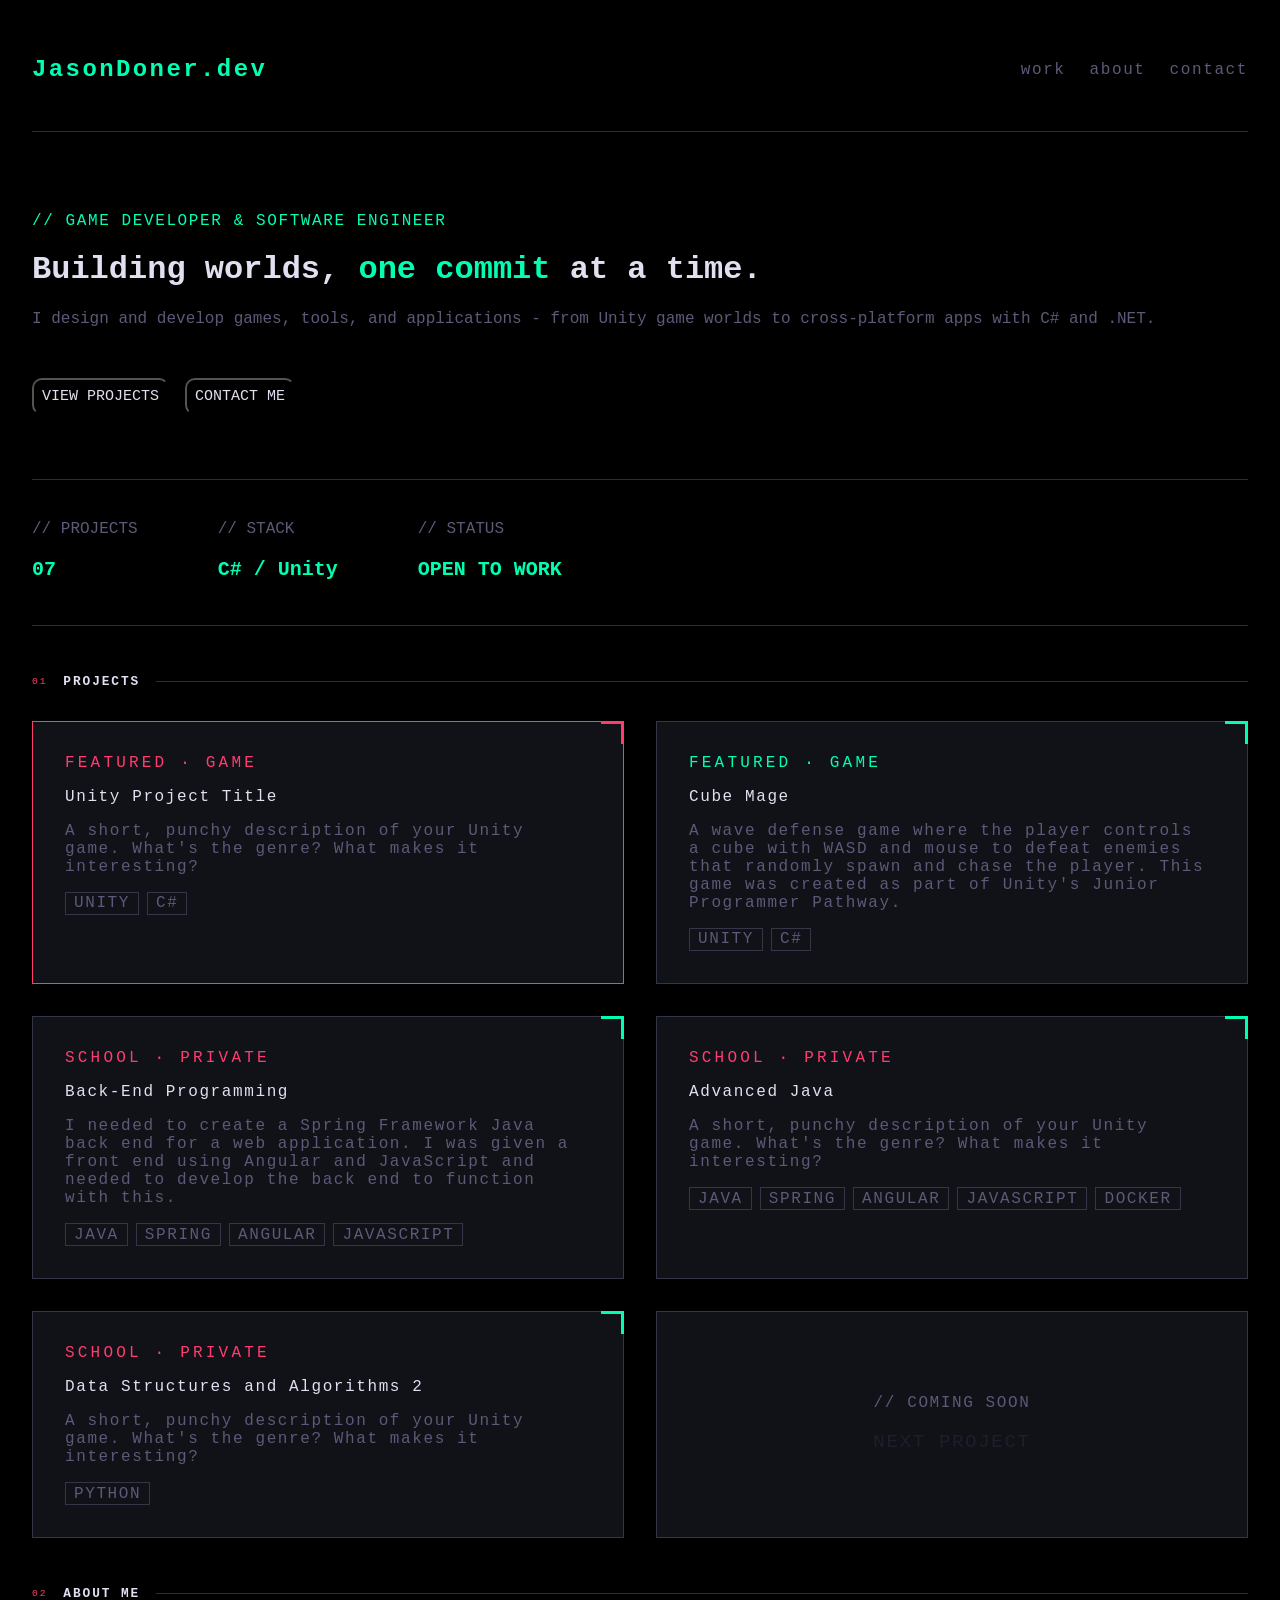
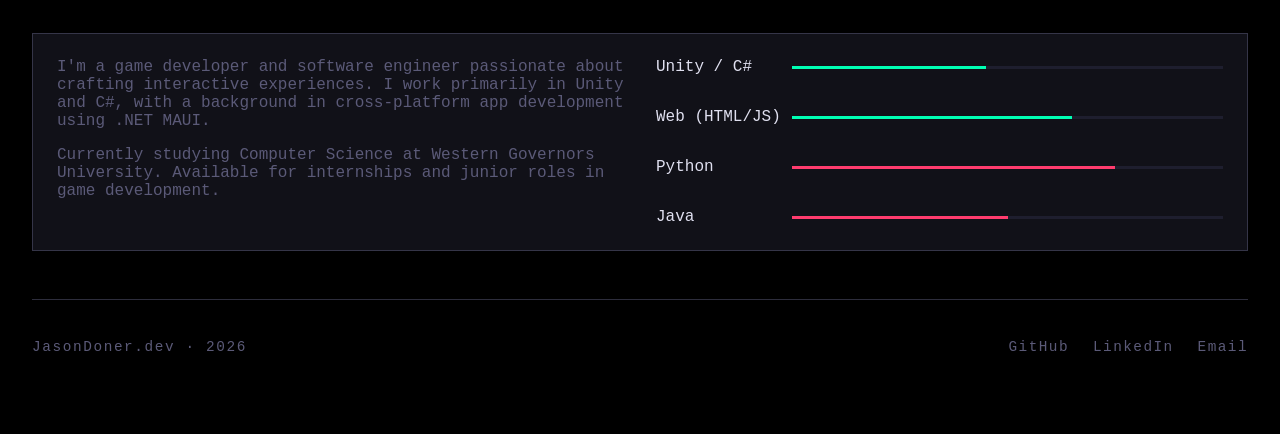
==== commit 5ec40e1c: "Normalize project stack item names to uppercase for consistency" ====
--- a/index.html
+++ b/index.html
@@ -65,7 +65,7 @@
                     </p>
 
                     <div class="project-stack">
-                        <p class="stack-item">Unity</p>
+                        <p class="stack-item">UNITY</p>
                         <p class="stack-item">C#</p>
                     </div>
                 </article>
@@ -84,7 +84,7 @@
                     </p>
 
                     <div class="project-stack">
-                        <p class="stack-item">Unity</p>
+                        <p class="stack-item">UNITY</p>
                         <p class="stack-item">C#</p>
                     </div>
                 </article>
@@ -100,10 +100,10 @@
                     </p>
 
                     <div class="project-stack">
-                        <p class="stack-item">Java</p>
-                        <p class="stack-item">Spring Framework</p>
-                        <p class="stack-item">Angular</p>
-                        <p class="stack-item">JavaScript</p>
+                        <p class="stack-item">JAVA</p>
+                        <p class="stack-item">SPRING</p>
+                        <p class="stack-item">ANGULAR</p>
+                        <p class="stack-item">JAVASCRIPT</p>
                     </div>
                 </article>
             </a>
@@ -117,8 +117,11 @@
                     </p>
 
                     <div class="project-stack">
-                        <p class="stack-item">Unity</p>
-                        <p class="stack-item">C#</p>
+                        <p class="stack-item">JAVA</p>
+                        <p class="stack-item">SPRING</p>
+                        <p class="stack-item">ANGULAR</p>
+                        <p class="stack-item">JAVASCRIPT</p>
+                        <P class="stack-item">DOCKER</P>
                     </div>
                 </article>
             </a>
@@ -132,8 +135,7 @@
                     </p>
 
                     <div class="project-stack">
-                        <p class="stack-item">Unity</p>
-                        <p class="stack-item">C#</p>
+                        <p class="stack-item">PYTHON<p>
                     </div>
                 </article>
             </a>
